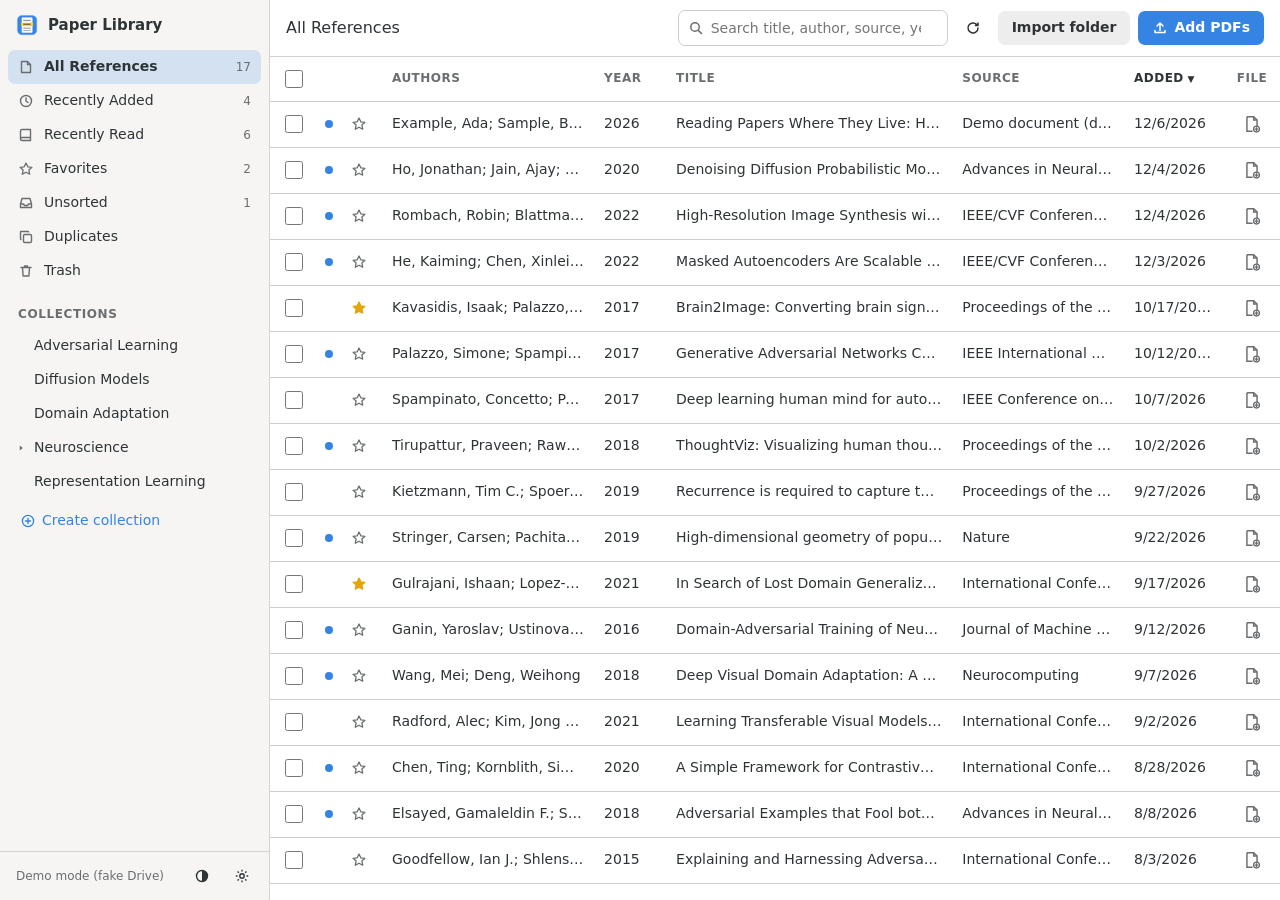
==== library.html @ f300426f "Drive PDF Highlighter v1.2.0" ====
<!doctype html>
<html lang="en">
<head>
  <meta charset="utf-8">
  <meta name="viewport" content="width=device-width, initial-scale=1">
  <title>Paper Library</title>
  <link rel="icon" href="icons/icon32.png">
  <link rel="stylesheet" href="viewer.css">
  <link rel="stylesheet" href="library.css">
  <script src="js/theme.js"></script>
  <script type="module" src="library.js"></script>
</head>
<body class="library">
  <svg width="0" height="0" style="position:absolute" aria-hidden="true">
    <symbol id="i-sun" viewBox="0 0 16 16"><circle cx="8" cy="8" r="3" fill="none" stroke="currentColor" stroke-width="1.4"/><path stroke="currentColor" stroke-width="1.4" stroke-linecap="round" d="M8 1.5v1.6M8 12.9v1.6M1.5 8h1.6M12.9 8h1.6M3.4 3.4l1.1 1.1M11.5 11.5l1.1 1.1M3.4 12.6l1.1-1.1M11.5 4.5l1.1-1.1"/></symbol>
    <symbol id="i-moon" viewBox="0 0 16 16"><path fill="none" stroke="currentColor" stroke-width="1.4" stroke-linejoin="round" d="M13.2 9.6A5.5 5.5 0 0 1 6.4 2.8a5.5 5.5 0 1 0 6.8 6.8z"/></symbol>
    <symbol id="i-auto" viewBox="0 0 16 16"><circle cx="8" cy="8" r="5.5" fill="none" stroke="currentColor" stroke-width="1.4"/><path fill="currentColor" d="M8 2.5a5.5 5.5 0 0 1 0 11z"/></symbol>
    <symbol id="i-all" viewBox="0 0 16 16"><path fill="none" stroke="currentColor" stroke-width="1.4" stroke-linejoin="round" d="M3.5 2.5h6l3 3v8h-9z"/><path fill="none" stroke="currentColor" stroke-width="1.4" d="M9.5 2.5v3h3"/></symbol>
    <symbol id="i-clock" viewBox="0 0 16 16"><circle cx="8" cy="8" r="5.5" fill="none" stroke="currentColor" stroke-width="1.4"/><path fill="none" stroke="currentColor" stroke-width="1.4" stroke-linecap="round" d="M8 5v3.2l2 1.3"/></symbol>
    <symbol id="i-book" viewBox="0 0 16 16"><path fill="none" stroke="currentColor" stroke-width="1.4" stroke-linejoin="round" d="M4 2.5h8.5v11H4A1.5 1.5 0 0 1 2.5 12V4A1.5 1.5 0 0 1 4 2.5zM2.5 12A1.5 1.5 0 0 1 4 10.5h8.5"/></symbol>
    <symbol id="i-star" viewBox="0 0 16 16"><path fill="none" stroke="currentColor" stroke-width="1.3" stroke-linejoin="round" d="m8 2 1.8 3.8 4.1.5-3 2.8.8 4.1L8 11.2 4.3 13.2l.8-4.1-3-2.8 4.1-.5z"/></symbol>
    <symbol id="i-star-fill" viewBox="0 0 16 16"><path fill="currentColor" stroke="currentColor" stroke-width="1.3" stroke-linejoin="round" d="m8 2 1.8 3.8 4.1.5-3 2.8.8 4.1L8 11.2 4.3 13.2l.8-4.1-3-2.8 4.1-.5z"/></symbol>
    <symbol id="i-inbox" viewBox="0 0 16 16"><path fill="none" stroke="currentColor" stroke-width="1.4" stroke-linejoin="round" d="M2.5 9 4 3.5h8L13.5 9v3.5h-11zM2.5 9h3l1 1.5h3l1-1.5h3"/></symbol>
    <symbol id="i-dup" viewBox="0 0 16 16"><rect x="5.5" y="5.5" width="8" height="8" rx="1.2" fill="none" stroke="currentColor" stroke-width="1.4"/><path fill="none" stroke="currentColor" stroke-width="1.4" d="M10.5 3.5V3a.5.5 0 0 0-.5-.5H3a.5.5 0 0 0-.5.5v7a.5.5 0 0 0 .5.5h.5"/></symbol>
    <symbol id="i-trash" viewBox="0 0 16 16"><path fill="none" stroke="currentColor" stroke-width="1.4" stroke-linecap="round" stroke-linejoin="round" d="M3 4.5h10M6.5 4.5V3h3v1.5M4.5 4.5l.6 8.5h5.8l.6-8.5"/></symbol>
    <symbol id="i-folder" viewBox="0 0 16 16"><path fill="none" stroke="currentColor" stroke-width="1.4" stroke-linejoin="round" d="M2.5 4a1 1 0 0 1 1-1h3l1.5 1.5h4.5a1 1 0 0 1 1 1V12a1 1 0 0 1-1 1h-9a1 1 0 0 1-1-1z"/></symbol>
    <symbol id="i-tri" viewBox="0 0 16 16"><path fill="currentColor" d="m6 4 5 4-5 4z"/></symbol>
    <symbol id="i-plus" viewBox="0 0 16 16"><path stroke="currentColor" stroke-width="1.6" stroke-linecap="round" d="M3.5 8h9M8 3.5v9"/></symbol>
    <symbol id="i-plus-circle" viewBox="0 0 16 16"><circle cx="8" cy="8" r="5.6" fill="none" stroke="currentColor" stroke-width="1.3"/><path stroke="currentColor" stroke-width="1.4" stroke-linecap="round" d="M5.5 8h5M8 5.5v5"/></symbol>
    <symbol id="i-search" viewBox="0 0 16 16"><circle cx="7" cy="7" r="4.25" fill="none" stroke="currentColor" stroke-width="1.5"/><path stroke="currentColor" stroke-width="1.6" stroke-linecap="round" d="m10.2 10.2 3.3 3.3"/></symbol>
    <symbol id="i-upload" viewBox="0 0 16 16"><path fill="none" stroke="currentColor" stroke-width="1.5" stroke-linecap="round" stroke-linejoin="round" d="M8 10.5V3M5 6l3-3 3 3M3 10.5v2h10v-2"/></symbol>
    <symbol id="i-refresh" viewBox="0 0 16 16"><path fill="none" stroke="currentColor" stroke-width="1.5" stroke-linecap="round" stroke-linejoin="round" d="M13 8a5 5 0 1 1-1.5-3.6M13 3v2.5h-2.5"/></symbol>
    <symbol id="i-gear" viewBox="0 0 16 16"><circle cx="8" cy="8" r="2.2" fill="none" stroke="currentColor" stroke-width="1.4"/><path fill="none" stroke="currentColor" stroke-width="1.4" stroke-linejoin="round" d="M8 1.8v1.7M8 12.5v1.7M1.8 8h1.7M12.5 8h1.7M3.6 3.6l1.2 1.2M11.2 11.2l1.2 1.2M3.6 12.4l1.2-1.2M11.2 4.8l1.2-1.2"/></symbol>
    <symbol id="i-pdf" viewBox="0 0 16 16"><path fill="none" stroke="currentColor" stroke-width="1.3" stroke-linejoin="round" d="M3.5 1.5h6l3 3v6"/><path fill="none" stroke="currentColor" stroke-width="1.3" d="M9.5 1.5v3h3M3.5 1.5v13h5"/><circle cx="12" cy="12.5" r="2.6" fill="none" stroke="currentColor" stroke-width="1.2"/><path stroke="currentColor" stroke-width="1.2" stroke-linecap="round" d="M12 11.3v2.4M10.8 12.5h2.4"/></symbol>
    <symbol id="i-more" viewBox="0 0 16 16"><circle cx="3.5" cy="8" r="1.2" fill="currentColor"/><circle cx="8" cy="8" r="1.2" fill="currentColor"/><circle cx="12.5" cy="8" r="1.2" fill="currentColor"/></symbol>
    <symbol id="i-close" viewBox="0 0 16 16"><path stroke="currentColor" stroke-width="1.6" stroke-linecap="round" d="m4 4 8 8M12 4l-8 8"/></symbol>
    <symbol id="i-check" viewBox="0 0 16 16"><path fill="none" stroke="currentColor" stroke-width="1.8" stroke-linecap="round" stroke-linejoin="round" d="m3 8.5 3.2 3L13 4.5"/></symbol>
  </svg>

  <!-- ===================== Library ===================== -->
  <div id="lib" hidden>
    <aside id="libSide">
      <div class="side-brand">
        <img src="icons/icon32.png" alt="" width="22" height="22">
        <span>Paper Library</span>
      </div>
      <nav class="side-scroll">
        <ul class="nav-list" id="navList">
          <li data-view="all"><svg><use href="#i-all"/></svg>All References<span class="n"></span></li>
          <li data-view="added"><svg><use href="#i-clock"/></svg>Recently Added<span class="n"></span></li>
          <li data-view="read"><svg><use href="#i-book"/></svg>Recently Read<span class="n"></span></li>
          <li data-view="favorites"><svg><use href="#i-star"/></svg>Favorites<span class="n"></span></li>
          <li data-view="unsorted"><svg><use href="#i-inbox"/></svg>Unsorted<span class="n"></span></li>
          <li data-view="duplicates"><svg><use href="#i-dup"/></svg>Duplicates<span class="n"></span></li>
          <li data-view="trash"><svg><use href="#i-trash"/></svg>Trash<span class="n"></span></li>
        </ul>
        <div class="side-heading" title="Drop a collection here to move it to the top level">COLLECTIONS</div>
        <ul class="tree" id="tree"></ul>
        <button id="newCollection" class="link-btn"><svg><use href="#i-plus-circle"/></svg>Create collection</button>
      </nav>
      <div class="side-foot">
        <span id="userEmail" class="muted"></span>
        <button id="btnTheme" class="tb-btn" title="Theme"><svg><use href="#i-auto"/></svg></button>
        <button id="btnSettings" class="tb-btn" title="Settings"><svg><use href="#i-gear"/></svg></button>
      </div>
    </aside>

    <main id="libMain">
      <header class="lib-head">
        <div id="crumbs" class="crumbs"></div>
        <div class="lib-search">
          <svg><use href="#i-search"/></svg>
          <input id="search" type="search" placeholder="Search title, author, source, year…" autocomplete="off">
        </div>
        <button id="btnRefresh" class="tb-btn" title="Reload from Drive"><svg><use href="#i-refresh"/></svg></button>
        <button id="btnImportFolder" class="btn" title="Upload a whole folder from your computer; its subfolders become collections">Import folder</button>
        <button id="btnAdd" class="btn primary"><svg><use href="#i-upload"/></svg>Add PDFs</button>
        <input id="fileInput" type="file" accept="application/pdf,.pdf" multiple hidden>
        <input id="folderInput" type="file" webkitdirectory multiple hidden>
      </header>

      <div id="bulkBar" class="bulk-bar" hidden>
        <span id="bulkCount"></span>
        <button class="btn" data-bulk="move">Move to…</button>
        <button class="btn" data-bulk="add">Also add to…</button>
        <button class="btn" data-bulk="remove">Remove from collection</button>
        <button class="btn" data-bulk="lookup">Look up details</button>
        <button class="btn" data-bulk="trash">Move to Trash</button>
        <button class="btn" data-bulk="restore">Restore</button>
        <span class="grow"></span>
        <button class="tb-btn" data-bulk="clear" title="Clear selection"><svg><use href="#i-close"/></svg></button>
      </div>

      <div id="tableWrap">
        <table id="paperTable">
          <thead>
            <tr>
              <th class="c-check"><input type="checkbox" id="checkAll" aria-label="Select all"></th>
              <th class="c-dot"></th>
              <th class="c-star"></th>
              <th class="c-authors sortable" data-sort="authors">Authors</th>
              <th class="c-year sortable" data-sort="year">Year</th>
              <th class="c-title sortable" data-sort="title">Title</th>
              <th class="c-source sortable" data-sort="source">Source</th>
              <th class="c-added sortable" data-sort="added">Added</th>
              <th class="c-file">File</th>
            </tr>
          </thead>
          <tbody id="rows"></tbody>
        </table>
        <div id="emptyState" class="empty" hidden></div>
      </div>

      <div id="dropOverlay" class="drop-overlay" hidden><div>Drop PDFs or folders to upload into <b id="dropTarget"></b></div></div>
    </main>

    <aside id="details" hidden>
      <div class="det-head">
        <span>Details</span>
        <button id="detClose" class="tb-btn" title="Close"><svg><use href="#i-close"/></svg></button>
      </div>
      <div class="det-body">
        <label>Title<textarea id="dTitle" rows="3"></textarea></label>
        <label>Authors <span class="hint">one per line, “Last, First”</span><textarea id="dAuthors" rows="4"></textarea></label>
        <div class="det-row">
          <label>Year<input id="dYear" type="text" inputmode="numeric"></label>
          <label class="grow">Source<input id="dSource" type="text"></label>
        </div>
        <label>DOI<input id="dDoi" type="text"></label>
        <label>arXiv ID<input id="dArxiv" type="text"></label>
        <div class="det-actions">
          <button id="dSave" class="btn primary">Save details</button>
          <button id="dLookup" class="btn">Look up online</button>
        </div>
        <div id="dStatus" class="muted small"></div>
        <hr>
        <div class="det-file">
          <div class="small muted">File</div>
          <div id="dFile" class="fname"></div>
          <div id="dColls" class="chips"></div>
          <div class="det-actions">
            <button id="dOpen" class="btn primary">Open &amp; highlight</button>
            <button id="dDrive" class="btn">Show in Drive</button>
          </div>
        </div>
      </div>
    </aside>
  </div>

  <div id="tasks" class="tasks" hidden>
    <div class="tasks-head"><span id="tasksTitle"></span><button id="tasksToggle" class="link-btn">Details</button></div>
    <div class="progress"><div id="tasksBar"></div></div>
    <ul id="tasksList" hidden></ul>
  </div>

  <div id="collMenu" class="popover menu" hidden>
    <button data-cmd="new">New sub-collection</button>
    <button data-cmd="rename">Rename</button>
    <button data-cmd="move">Move to…</button>
    <button data-cmd="upload">Add PDFs here</button>
    <hr>
    <button data-cmd="delete" class="danger-text">Delete collection</button>
  </div>

  <div id="toast" class="toast" hidden></div>

  <dialog id="dialog">
    <form method="dialog">
      <h3 data-role="title"></h3>
      <div data-role="body"></div>
      <div class="dlg-actions" data-role="actions"></div>
    </form>
  </dialog>

  <!-- ===================== Loading / setup ===================== -->
  <div id="loading" class="center-screen">
    <div class="spinner"></div>
    <div id="loadingText">Loading your library…</div>
  </div>

  <div id="home" class="page-screen" hidden>
    <header class="home-head">
      <img src="icons/icon48.png" alt="" width="32" height="32">
      <h1>Paper Library</h1>
    </header>
    <section id="setupCard" class="card" hidden>
      <h2>One-time setup: connect to Google Drive</h2>
      <p>The extension needs its own Google “OAuth client” so it may read and update your Drive PDFs.
         Full step-by-step guide with troubleshooting: <a href="https://github.com/prajwalsingh/paper-library/blob/main/docs/SETUP.md" target="_blank">docs/SETUP.md</a>.</p>
      <ol>
        <li>In <a href="https://console.cloud.google.com/" target="_blank">Google Cloud Console</a>, create a project and enable the <b>Google Drive API</b>.</li>
        <li>Configure the OAuth consent screen and add yourself as a test user (or choose “Internal” for a Workspace account).</li>
        <li>Create credentials → OAuth client ID → <b>Web application</b>, and add this <b>Authorized redirect URI</b>:
          <div class="copy-row"><code id="redirectUri"></code><button class="btn" data-copy="redirectUri">Copy</button></div>
        </li>
        <li>Paste the client ID here:</li>
      </ol>
      <div class="input-row">
        <input id="clientIdInput" type="text" placeholder="1234567890-abc….apps.googleusercontent.com">
        <button id="saveClientId" class="btn primary">Save</button>
      </div>
    </section>
    <section id="signinCard" class="card" hidden>
      <h2>Sign in</h2>
      <p>Sign in with the Google account whose Drive should hold your library. A folder called
         <b>Paper Library</b> is created there on first use.</p>
      <button id="signinBtn" class="btn primary">Sign in with Google</button>
      <p id="signinError" class="error"></p>
    </section>
  </div>
</body>
</html>
---- viewer.css ----
/* Look & feel modelled on GNOME Document Viewer (Evince / Papers): a flat
   header bar with rounded "linked" buttons, a grey canvas, and white pages
   with soft shadows. Follows the system light/dark preference. */

:root {
  --bg: #f6f5f4;
  --bg-elev: #ffffff;
  --header: #ebebeb;
  --header-border: #d6d1cd;
  --canvas: #deddda;
  --fg: #2e3436;
  --muted: #6b6e70;
  --btn-hover: rgba(0, 0, 0, 0.07);
  --btn-active: rgba(0, 0, 0, 0.14);
  --accent: #3584e4;
  --accent-fg: #ffffff;
  --danger: #c01c28;
  --ok: #26a269;
  --border: #d0cdc9;
  --shadow: 0 2px 6px rgba(0, 0, 0, 0.18), 0 0 0 1px rgba(0, 0, 0, 0.06);
  --pop-shadow: 0 6px 24px rgba(0, 0, 0, 0.22), 0 0 0 1px rgba(0, 0, 0, 0.08);
  --sidebar-w: 230px;
  --radius: 7px;
  color-scheme: light;
}
/* Dark colours: used when the system is dark (unless Light was chosen in the app)
   or when Dark was chosen. The theme choice is set by js/theme.js. */
@media (prefers-color-scheme: dark) {
  :root:not([data-theme='light']) {
    --bg: #242424;
    --bg-elev: #303030;
    --header: #2e2e2e;
    --header-border: #1b1b1b;
    --canvas: #1c1c1c;
    --fg: #f0f0f0;
    --muted: #a8a8a8;
    --btn-hover: rgba(255, 255, 255, 0.08);
    --btn-active: rgba(255, 255, 255, 0.16);
    --accent: #78aeed;
    --accent-fg: #11223a;
    --danger: #ff7b85;
    --ok: #57e389;
    --border: #3d3d3d;
    --shadow: 0 2px 8px rgba(0, 0, 0, 0.6);
    --pop-shadow: 0 6px 24px rgba(0, 0, 0, 0.6), 0 0 0 1px rgba(255, 255, 255, 0.08);
    color-scheme: dark;
  }
}
:root[data-theme='dark'] {
  --bg: #242424;
  --bg-elev: #303030;
  --header: #2e2e2e;
  --header-border: #1b1b1b;
  --canvas: #1c1c1c;
  --fg: #f0f0f0;
  --muted: #a8a8a8;
  --btn-hover: rgba(255, 255, 255, 0.08);
  --btn-active: rgba(255, 255, 255, 0.16);
  --accent: #78aeed;
  --accent-fg: #11223a;
  --danger: #ff7b85;
  --ok: #57e389;
  --border: #3d3d3d;
  --shadow: 0 2px 8px rgba(0, 0, 0, 0.6);
  --pop-shadow: 0 6px 24px rgba(0, 0, 0, 0.6), 0 0 0 1px rgba(255, 255, 255, 0.08);
  color-scheme: dark;
}

* { box-sizing: border-box; }
html, body { margin: 0; height: 100%; }
body {
  background: var(--bg);
  color: var(--fg);
  font: 14px/1.4 Cantarell, 'Inter', 'Segoe UI', system-ui, -apple-system, sans-serif;
  overflow: hidden;
}
[hidden] { display: none !important; }
button, input, select, textarea { font: inherit; color: inherit; }
svg { width: 16px; height: 16px; flex: none; }
a { color: var(--accent); }
code { font-family: ui-monospace, 'DejaVu Sans Mono', monospace; font-size: 12.5px; }

/* ---------- Header bar ---------- */
#app { position: absolute; inset: 0; display: flex; flex-direction: column; }
.toolbar {
  flex: none;
  display: flex;
  align-items: center;
  gap: 8px;
  height: 46px;
  padding: 0 8px;
  background: var(--header);
  border-bottom: 1px solid var(--header-border);
  user-select: none;
}
.tb-group { display: flex; align-items: center; gap: 4px; min-width: 0; }
.tb-center { flex: none; }
.tb-group:first-child { flex: 1 1 0; }
.tb-right { flex: 1 1 0; justify-content: flex-end; }
.tb-sep { width: 1px; height: 20px; background: var(--header-border); margin: 0 4px; }
.tb-btn {
  display: inline-flex; align-items: center; justify-content: center; gap: 4px;
  height: 32px; min-width: 34px; padding: 0 8px;
  border: none; border-radius: var(--radius); background: transparent; cursor: pointer;
}
.tb-btn.narrow { min-width: 22px; padding: 0 3px; }
.tb-btn.narrow svg { width: 12px; height: 12px; }
.tb-btn:hover { background: var(--btn-hover); }
.tb-btn:active, .tb-btn.active { background: var(--btn-active); }
.tb-btn:disabled { opacity: 0.4; cursor: default; background: transparent; }
.linked { display: flex; align-items: center; border-radius: var(--radius); }
.linked > * { border-radius: 0; }
.linked > :first-child { border-radius: var(--radius) 0 0 var(--radius); }
.linked > :last-child { border-radius: 0 var(--radius) var(--radius) 0; }
.hl-mode.active { background: var(--accent); color: var(--accent-fg); }
.color-dot { width: 12px; height: 12px; border-radius: 50%; box-shadow: inset 0 0 0 1px rgba(0,0,0,.25); }

.page-nav { display: flex; align-items: center; gap: 6px; margin-left: 4px; color: var(--muted); white-space: nowrap; }
.page-nav input {
  width: 46px; height: 30px; text-align: center; border-radius: var(--radius);
  border: 1px solid var(--border); background: var(--bg-elev);
}
#zoomSelect {
  height: 32px; padding: 0 6px; border: none; background: transparent; cursor: pointer; text-align: center;
}
#zoomSelect:hover { background: var(--btn-hover); }
#zoomSelect option { background: var(--bg-elev); }
.doc-title {
  min-width: 0; overflow: hidden; text-overflow: ellipsis; white-space: nowrap;
  font-weight: 600; margin-right: 6px; flex: 0 1 auto;
}
.save-status {
  display: inline-flex; align-items: center; gap: 6px; flex: none;
  height: 28px; padding: 0 10px; border-radius: 999px; border: none; cursor: pointer;
  background: var(--btn-hover); color: var(--muted); font-size: 12.5px; white-space: nowrap;
}
.save-status:hover { background: var(--btn-active); }
.save-status.saved { color: var(--ok); }
.save-status.saving svg { animation: pulse 1s ease-in-out infinite; }
.save-status.dirty { color: var(--fg); }
.save-status.error { color: var(--danger); background: color-mix(in srgb, var(--danger) 14%, transparent); }
@keyframes pulse { 50% { opacity: 0.3; } }

.banner {
  flex: none; padding: 8px 14px; font-size: 13px;
  background: color-mix(in srgb, #f6d32d 30%, var(--bg)); border-bottom: 1px solid var(--header-border);
}

/* ---------- Main area ---------- */
#main { position: relative; flex: 1; min-height: 0; }
#sidebar {
  position: absolute; top: 0; bottom: 0; left: 0; width: var(--sidebar-w);
  display: flex; flex-direction: column;
  background: var(--bg); border-right: 1px solid var(--header-border);
}
body.sidebar-closed #sidebar { display: none; }
#viewerContainer {
  position: absolute; inset: 0 0 0 var(--sidebar-w);
  overflow: auto; background: var(--canvas); outline: none;
}
body.sidebar-closed #viewerContainer { left: 0; }

/* PDF.js page chrome: replace its border-image with a soft shadow. */
.pdfViewer { --page-margin: 12px auto; --page-border: none; padding: 6px 0 24px; }
.pdfViewer .page { box-shadow: var(--shadow); border: none; }
.pdfViewer.removePageBorders .page { margin: 12px auto; }

/* Our highlight overlay sits between the page image and the text layer. */
.hlLayer { position: absolute; inset: 0; pointer-events: none; }
.hlLayer .hl { position: absolute; mix-blend-mode: multiply; border-radius: 1px; }
.hlLayer .hl.selected { outline: 2px solid var(--accent); outline-offset: 1px; }
.hlLayer .hl.flash { animation: flash 1.2s ease-out 1; }
@keyframes flash { 0%, 40% { outline: 3px solid var(--accent); outline-offset: 3px; } 100% { outline: 0 solid transparent; } }
body.hl-mode-on .textLayer { cursor: text; }
body.hl-mode-on .textLayer ::selection { background: color-mix(in srgb, var(--hl-color) 60%, transparent); }

/* Night mode: invert page images only (highlights keep their colors). */
body.night .pdfViewer .page { background: #111; }
body.night .canvasWrapper canvas { filter: invert(0.9) hue-rotate(180deg); }
body.night .hlLayer .hl { mix-blend-mode: normal; opacity: 0.45 !important; }
body.night .thumb canvas { filter: invert(0.9) hue-rotate(180deg); }
body.over-hl .textLayer, body.over-hl .textLayer span { cursor: pointer !important; }

/* ---------- Sidebar ---------- */
.side-tabs { display: flex; gap: 2px; padding: 6px; border-bottom: 1px solid var(--header-border); }
.side-tabs button {
  flex: 1; height: 28px; border: none; border-radius: var(--radius); background: transparent;
  cursor: pointer; font-size: 12.5px; color: var(--muted); white-space: nowrap;
}
.side-tabs button:hover { background: var(--btn-hover); }
.side-tabs button.active { background: var(--btn-active); color: var(--fg); font-weight: 600; }
.count { font-weight: 400; opacity: 0.8; }
.side-panel { flex: 1; overflow: auto; padding: 8px; }
.side-empty { color: var(--muted); padding: 16px 8px; text-align: center; font-size: 13px; }

.thumb { display: flex; flex-direction: column; align-items: center; gap: 4px; padding: 8px 0; cursor: pointer; border-radius: var(--radius); position: relative; }
.thumb:hover { background: var(--btn-hover); }
.thumb.current { background: color-mix(in srgb, var(--accent) 20%, transparent); }
.thumb .tcanvas { background: #fff; box-shadow: var(--shadow); width: 120px; }
.thumb canvas { display: block; width: 100%; height: 100%; }
.thumb .tnum { font-size: 12px; color: var(--muted); }
.thumb .tmark { position: absolute; top: 10px; right: 42px; width: 10px; height: 10px; border-radius: 50%; box-shadow: 0 0 0 2px var(--bg); }

.outline, .outline ul { list-style: none; margin: 0; padding: 0; }
.outline ul { padding-left: 14px; }
.outline .oi { display: flex; align-items: flex-start; gap: 2px; }
.outline .otoggle { width: 18px; height: 22px; border: none; background: none; cursor: pointer; color: var(--muted); padding: 0; flex: none; }
.outline .otoggle svg { width: 11px; height: 11px; }
.outline .ospacer { width: 18px; flex: none; }
.outline a {
  flex: 1; display: block; padding: 3px 6px; border-radius: 5px; color: var(--fg); text-decoration: none; font-size: 13px;
}
.outline a:hover { background: var(--btn-hover); }
.outline li.collapsed > ul { display: none; }
.outline li.collapsed > .oi .otoggle svg { transform: rotate(-90deg); }

.hl-group { font-size: 11.5px; font-weight: 600; color: var(--muted); margin: 10px 4px 4px; text-transform: uppercase; letter-spacing: .03em; }
.hl-item {
  position: relative; display: block; width: 100%; text-align: left;
  padding: 7px 28px 7px 12px; margin-bottom: 4px; border: none; border-radius: var(--radius);
  background: var(--bg-elev); box-shadow: 0 0 0 1px var(--border); cursor: pointer;
}
.hl-item:hover { box-shadow: 0 0 0 1px var(--accent); }
.hl-item.selected { box-shadow: 0 0 0 2px var(--accent); }
.hl-item::before { content: ''; position: absolute; left: 0; top: 0; bottom: 0; width: 5px; border-radius: var(--radius) 0 0 var(--radius); background: var(--c); }
.hl-item .htext { font-size: 12.5px; display: -webkit-box; -webkit-line-clamp: 3; -webkit-box-orient: vertical; overflow: hidden; }
.hl-item .hnote { font-size: 12px; color: var(--muted); margin-top: 4px; display: flex; gap: 4px; }
.hl-item .hnote svg { width: 13px; height: 13px; margin-top: 2px; }
.hl-item .hdel { position: absolute; top: 4px; right: 3px; opacity: 0; }
.hl-item:hover .hdel { opacity: 1; }

/* ---------- Find bar ---------- */
.findbar {
  position: absolute; top: 10px; right: 18px; z-index: 20;
  display: flex; align-items: center; gap: 2px; padding: 4px 4px 4px 10px;
  background: var(--bg-elev); border-radius: 10px; box-shadow: var(--pop-shadow);
}
.findbar .find-icon { color: var(--muted); }
.findbar input { width: 220px; height: 30px; border: none; background: transparent; outline: none; padding: 0 6px; }
.find-count { font-size: 12px; color: var(--muted); min-width: 64px; text-align: right; padding-right: 4px; white-space: nowrap; }
.find-count.notfound { color: var(--danger); }

/* ---------- Popovers & menus ---------- */
.popover {
  position: fixed; z-index: 50; background: var(--bg-elev); border-radius: 10px; box-shadow: var(--pop-shadow);
  padding: 5px; display: flex; align-items: center; gap: 4px;
}
.pop-sep { width: 1px; align-self: stretch; background: var(--border); margin: 2px 2px; }
.swatches { display: flex; gap: 4px; }
.swatch {
  width: 24px; height: 24px; border-radius: 50%; border: none; cursor: pointer; background: var(--c);
  box-shadow: inset 0 0 0 1px rgba(0, 0, 0, 0.2);
}
.swatch:hover { transform: scale(1.12); }
.swatch.current { box-shadow: inset 0 0 0 1px rgba(0,0,0,.25), 0 0 0 2px var(--bg-elev), 0 0 0 4px var(--accent); }
.icon-btn { display: inline-flex; align-items: center; justify-content: center; width: 30px; height: 30px; border: none; border-radius: 6px; background: transparent; cursor: pointer; }
.icon-btn:hover { background: var(--btn-hover); }
.icon-btn.danger:hover { color: var(--danger); }
.hl-popover { flex-direction: column; align-items: stretch; width: 290px; padding: 8px; gap: 8px; }
.hl-popover .row { display: flex; align-items: center; gap: 4px; }
.hl-popover textarea {
  resize: vertical; min-height: 54px; padding: 6px 8px; border-radius: 6px;
  border: 1px solid var(--border); background: var(--bg); outline: none;
}
.hl-popover textarea:focus { border-color: var(--accent); }
.hl-popover .meta { font-size: 11.5px; color: var(--muted); }
.menu { flex-direction: column; align-items: stretch; padding: 6px; min-width: 240px; gap: 0; }
.menu button, .menu .menu-check {
  display: flex; align-items: center; gap: 10px; padding: 7px 10px; border: none; background: none;
  border-radius: 6px; cursor: pointer; text-align: left; font-size: 13.5px;
}
.menu button:hover, .menu .menu-check:hover { background: var(--btn-hover); }
.menu kbd { margin-left: auto; font: 12px inherit; color: var(--muted); }
.menu hr { border: none; border-top: 1px solid var(--border); margin: 5px 4px; }
.menu-check input { margin: 0; accent-color: var(--accent); }
.menu-row { display: flex; align-items: center; justify-content: space-between; gap: 10px; padding: 5px 10px; font-size: 13.5px; }
.seg { display: inline-flex; padding: 2px; border-radius: 8px; background: var(--btn-hover); }
.seg button { border: none; background: none; padding: 4px 9px; border-radius: 6px; cursor: pointer; font-size: 12.5px; color: var(--muted); }
.seg button:hover { color: var(--fg); }
.seg button.on { background: var(--bg-elev); color: var(--fg); font-weight: 600; box-shadow: 0 1px 2px rgba(0, 0, 0, 0.2); }
#colorMenu { padding: 8px; }

.toast {
  position: fixed; left: 50%; bottom: 26px; transform: translateX(-50%); z-index: 60;
  padding: 9px 16px; border-radius: 999px; background: #323232; color: #fff; font-size: 13px;
  box-shadow: var(--pop-shadow); max-width: 80vw;
}

dialog {
  border: none; border-radius: 12px; padding: 22px; max-width: 480px;
  background: var(--bg-elev); color: var(--fg); box-shadow: var(--pop-shadow);
}
dialog::backdrop { background: rgba(0, 0, 0, 0.35); }
dialog h3 { margin: 0 0 10px; }
dialog table { border-collapse: collapse; width: 100%; font-size: 13px; }
dialog td { padding: 4px 6px; }
dialog td:first-child { color: var(--muted); white-space: nowrap; }
.dlg-actions { display: flex; justify-content: flex-end; gap: 8px; margin-top: 18px; flex-wrap: wrap; }

/* ---------- Buttons / inputs (home) ---------- */
.btn {
  height: 34px; padding: 0 14px; border-radius: var(--radius); border: none; cursor: pointer;
  background: var(--btn-hover); font-weight: 600;
}
.btn:hover { background: var(--btn-active); }
.btn.primary { background: var(--accent); color: var(--accent-fg); }
.btn.primary:hover { filter: brightness(1.08); }
.btn.danger { background: var(--danger); color: #fff; }
input[type='text'], input[type='search'] {
  height: 36px; padding: 0 12px; border-radius: var(--radius); border: 1px solid var(--border);
  background: var(--bg-elev); outline: none;
}
input[type='text']:focus, input[type='search']:focus { border-color: var(--accent); box-shadow: 0 0 0 2px color-mix(in srgb, var(--accent) 30%, transparent); }

/* ---------- Loading / error ---------- */
.center-screen {
  position: absolute; inset: 0; display: flex; flex-direction: column; align-items: center; justify-content: center;
  gap: 14px; text-align: center; padding: 24px; background: var(--bg);
}
.center-screen .muted { max-width: 560px; }
.spinner { width: 34px; height: 34px; border-radius: 50%; border: 3px solid var(--btn-active); border-top-color: var(--accent); animation: spin 0.8s linear infinite; }
@keyframes spin { to { transform: rotate(360deg); } }
.progress { width: 220px; height: 4px; border-radius: 2px; background: var(--btn-active); overflow: hidden; }
.progress > div { height: 100%; width: 0; background: var(--accent); transition: width 0.15s; }
.muted { color: var(--muted); }
.error { color: var(--danger); }

/* ---------- Home ---------- */
.page-screen { position: absolute; inset: 0; overflow: auto; padding: 0 16px 40px; }
.home-head { max-width: 820px; margin: 0 auto; display: flex; align-items: center; gap: 12px; padding: 22px 0 10px; }
.home-head h1 { font-size: 20px; margin: 0; }
.grow { flex: 1; }
.card {
  max-width: 820px; margin: 12px auto; padding: 18px 20px; border-radius: 12px;
  background: var(--bg-elev); box-shadow: 0 0 0 1px var(--border);
}
.card.subtle { background: transparent; }
.card h2 { font-size: 16px; margin: 0 0 8px; }
.card ol { padding-left: 20px; }
.card li { margin: 6px 0; }
.input-row { display: flex; gap: 8px; margin: 8px 0; }
.input-row input { flex: 1; min-width: 0; }
.copy-row { display: flex; gap: 8px; align-items: center; margin-top: 6px; flex-wrap: wrap; }
.copy-row code { padding: 6px 10px; background: var(--bg); border-radius: 6px; word-break: break-all; }
.settings-actions { display: flex; gap: 8px; margin-top: 10px; flex-wrap: wrap; }
.file-list { list-style: none; margin: 8px 0 0; padding: 0; }
.file-list li a {
  display: flex; align-items: center; gap: 12px; padding: 9px 10px; border-radius: var(--radius);
  color: var(--fg); text-decoration: none;
}
.file-list li a:hover { background: var(--btn-hover); }
.file-list .fname { flex: 1; min-width: 0; overflow: hidden; text-overflow: ellipsis; white-space: nowrap; }
.file-list .fmeta { color: var(--muted); font-size: 12.5px; white-space: nowrap; }
.file-list .ficon { width: 26px; height: 32px; border-radius: 3px; background: #e01b24; color: #fff; font-size: 9px; font-weight: 700; display: grid; place-items: center; flex: none; }

@media (max-width: 900px) {
  .doc-title { display: none; }
  :root { --sidebar-w: 190px; }
}
@media (max-width: 680px) {
  body:not(.sidebar-closed) #viewerContainer { left: 0; }
  #sidebar { z-index: 10; box-shadow: var(--pop-shadow); }
  #btnBack, #btnUndo, #btnRedo, .page-nav span { display: none; }
}
---- library.css ----
/* Library page. Shares colour tokens, buttons, dialogs and the setup screen
   with viewer.css; this file adds the Mendeley-style three-pane layout. */

#lib { position: absolute; inset: 0; display: grid; grid-template-columns: 270px minmax(0, 1fr) auto; }

/* ---------- Left sidebar ---------- */
#libSide {
  display: flex; flex-direction: column; min-height: 0;
  background: var(--bg); border-right: 1px solid var(--header-border);
}
.side-brand { display: flex; align-items: center; gap: 10px; padding: 14px 16px 10px; font-weight: 700; font-size: 15px; }
.side-scroll { flex: 1; overflow: auto; padding: 4px 8px 16px; }
.nav-list, .tree, .tree ul { list-style: none; margin: 0; padding: 0; }
.nav-list li, .tree .node {
  display: flex; align-items: center; gap: 10px; height: 34px; padding: 0 10px;
  border-radius: var(--radius); cursor: pointer; user-select: none; white-space: nowrap;
}
.nav-list li:hover, .tree .node:hover { background: var(--btn-hover); }
.nav-list li.active, .tree .node.active { background: color-mix(in srgb, var(--accent) 18%, transparent); font-weight: 600; }
.nav-list svg { color: var(--muted); }
.nav-list .n { margin-left: auto; color: var(--muted); font-size: 12px; font-weight: 400; }
.side-heading.drop-hover { outline: 2px dashed var(--accent); outline-offset: 2px; border-radius: 6px; color: var(--accent); }
.side-heading { margin: 18px 10px 6px; font-size: 12px; font-weight: 700; letter-spacing: 0.05em; color: var(--muted); }
.tree ul { padding-left: 16px; }
.tree .node { gap: 4px; padding-left: 4px; }
.tree .twist { width: 18px; height: 18px; display: grid; place-items: center; color: var(--muted); flex: none; }
.tree .twist svg { width: 10px; height: 10px; transition: transform 0.12s; }
.tree li.open > .node .twist svg { transform: rotate(90deg); }
.tree li:not(.open) > ul { display: none; }
.tree .twist.leaf { visibility: hidden; }
.tree .label { flex: 1; min-width: 0; overflow: hidden; text-overflow: ellipsis; }
.tree .more { width: 24px; height: 24px; min-width: 0; padding: 0; opacity: 0; }
.tree .node:hover .more, .tree .node.active .more { opacity: 1; }
.tree .node.drop-hover, .nav-list li.drop-hover { outline: 2px dashed var(--accent); outline-offset: -2px; }
.link-btn {
  display: inline-flex; align-items: center; gap: 6px; margin: 8px 6px; padding: 4px 6px;
  border: none; background: none; color: var(--accent); cursor: pointer; border-radius: 6px;
}
.link-btn:hover { background: var(--btn-hover); }
.side-foot { display: flex; align-items: center; gap: 6px; padding: 8px 10px 8px 16px; border-top: 1px solid var(--header-border); font-size: 12px; }
.side-foot .muted { flex: 1; min-width: 0; overflow: hidden; text-overflow: ellipsis; white-space: nowrap; }

/* ---------- Main ---------- */
#libMain { position: relative; display: flex; flex-direction: column; min-width: 0; min-height: 0; background: var(--bg-elev); }
.lib-head {
  display: flex; align-items: center; gap: 8px; padding: 10px 16px;
  border-bottom: 1px solid var(--header-border); flex-wrap: wrap;
}
.lib-head .btn { display: inline-flex; align-items: center; gap: 6px; }
.crumbs { flex: 1; min-width: 160px; color: var(--muted); font-size: 16px; white-space: nowrap; overflow: hidden; text-overflow: ellipsis; }
.crumbs a { color: var(--muted); text-decoration: none; cursor: pointer; }
.crumbs a:hover { color: var(--fg); text-decoration: underline; }
.crumbs .sep { margin: 0 6px; opacity: 0.6; }
.crumbs .cur { color: var(--fg); }
.lib-search { position: relative; display: flex; align-items: center; }
.lib-search svg { position: absolute; left: 10px; color: var(--muted); pointer-events: none; }
.lib-search input { width: 270px; padding-left: 32px; }

.bulk-bar {
  display: flex; align-items: center; gap: 6px; padding: 6px 16px; flex-wrap: wrap;
  background: color-mix(in srgb, var(--accent) 12%, var(--bg-elev)); border-bottom: 1px solid var(--header-border);
}
.bulk-bar .btn { height: 30px; padding: 0 10px; font-weight: 500; }
#bulkCount { font-weight: 600; margin-right: 6px; }

#tableWrap { flex: 1; overflow: auto; }
#paperTable { width: 100%; border-collapse: collapse; table-layout: fixed; font-size: 14px; }
#paperTable thead th {
  position: sticky; top: 0; z-index: 2; background: var(--bg-elev);
  height: 44px; padding: 0 10px; text-align: left; font-size: 12px; font-weight: 700;
  letter-spacing: 0.04em; text-transform: uppercase; color: var(--muted);
  border-bottom: 1px solid var(--border); white-space: nowrap; user-select: none;
}
#paperTable th.sortable { cursor: pointer; }
#paperTable th.sortable:hover { color: var(--fg); }
#paperTable th.sorted { color: var(--fg); }
#paperTable th.sorted::after { content: ' ▲'; font-size: 9px; }
#paperTable th.sorted.desc::after { content: ' ▼'; }
#paperTable td {
  height: 46px; padding: 0 10px; border-bottom: 1px solid var(--border);
  white-space: nowrap; overflow: hidden; text-overflow: ellipsis;
}
#paperTable tbody tr { cursor: default; }
#paperTable tbody tr:hover { background: var(--btn-hover); }
#paperTable tbody tr.checked { background: color-mix(in srgb, var(--accent) 10%, transparent); }
#paperTable tbody tr.selected { background: color-mix(in srgb, var(--accent) 20%, transparent); }
#paperTable tbody tr.dup-first td { border-top: 2px solid var(--accent); }
.c-check { width: 48px; padding: 0 !important; text-align: center !important; }
.c-check, .c-dot, .c-star, .c-file { text-overflow: clip !important; }
.c-check input { width: 18px; height: 18px; margin: 0; accent-color: var(--accent); cursor: pointer; vertical-align: middle; }
.c-dot { width: 22px; padding: 0 !important; }
.c-star { width: 42px; padding: 0 4px !important; }
.c-authors { width: 21%; }
.c-year { width: 72px; }
.c-title { width: auto; }
.c-source { width: 17%; }
.c-added { width: 100px; }
.c-file { width: 56px; text-align: center !important; }
.dot { display: block; width: 8px; height: 8px; margin: 0 auto; border-radius: 50%; background: var(--accent); }
.star-btn, .file-btn {
  display: inline-grid; place-items: center; width: 30px; height: 30px; border: none; border-radius: 6px;
  background: none; color: var(--muted); cursor: pointer;
}
.star-btn:hover, .file-btn:hover { background: var(--btn-active); color: var(--fg); }
.star-btn.on { color: #e5a50a; }
.file-btn svg { width: 18px; height: 18px; }
td.c-title { font-weight: 500; }
td .pending { color: var(--muted); font-style: italic; font-weight: 400; }
td .working { color: var(--accent); font-style: italic; font-weight: 400; }
.empty { padding: 60px 20px; text-align: center; color: var(--muted); }
.empty b { color: var(--fg); }

.drop-overlay {
  position: absolute; inset: 8px; z-index: 30; display: grid; place-items: center; pointer-events: none;
  border: 3px dashed var(--accent); border-radius: 14px; background: color-mix(in srgb, var(--accent) 12%, transparent);
  font-size: 18px;
}

/* ---------- Details panel ---------- */
#details { width: 340px; display: flex; flex-direction: column; min-height: 0; border-left: 1px solid var(--header-border); background: var(--bg); }
.det-head { display: flex; align-items: center; justify-content: space-between; padding: 8px 8px 8px 16px; font-weight: 700; border-bottom: 1px solid var(--header-border); }
.det-body { flex: 1; overflow: auto; padding: 12px 16px 24px; display: flex; flex-direction: column; gap: 10px; }
.det-body label { display: flex; flex-direction: column; gap: 4px; font-size: 12px; font-weight: 600; color: var(--muted); }
.det-body .hint { font-weight: 400; }
.det-body textarea, .det-body input {
  font-size: 14px; color: var(--fg); padding: 6px 8px; border-radius: 6px; border: 1px solid var(--border);
  background: var(--bg-elev); outline: none; resize: vertical; height: auto;
}
.det-body textarea:focus, .det-body input:focus { border-color: var(--accent); }
.det-row { display: flex; gap: 8px; }
.det-row label:first-child { width: 80px; }
.det-actions { display: flex; gap: 8px; flex-wrap: wrap; }
.det-body hr { width: 100%; border: none; border-top: 1px solid var(--border); margin: 6px 0; }
.det-file .fname { word-break: break-all; margin: 2px 0 8px; }
.chips { display: flex; flex-wrap: wrap; gap: 6px; margin-bottom: 10px; }
.chip { display: inline-flex; align-items: center; gap: 4px; padding: 2px 10px; border-radius: 999px; background: var(--btn-active); font-size: 12px; }
.chip.shortcut { background: transparent; box-shadow: inset 0 0 0 1px var(--border); }
.small { font-size: 12px; }
.grow { flex: 1; }

/* ---------- Background tasks ---------- */
.tasks {
  position: fixed; right: 18px; bottom: 18px; z-index: 40; width: 360px; padding: 12px 14px;
  border-radius: 12px; background: var(--bg-elev); box-shadow: var(--pop-shadow); font-size: 13px;
}
.tasks-head { display: flex; align-items: center; gap: 8px; margin-bottom: 8px; }
.tasks-head span { flex: 1; font-weight: 600; }
.tasks .link-btn { margin: 0; }
.tasks .progress { width: 100%; }
#tasksList { list-style: none; margin: 10px 0 0; padding: 0; max-height: 220px; overflow: auto; }
#tasksList li { display: flex; gap: 8px; padding: 3px 0; }
#tasksList li .t-name { flex: 1; min-width: 0; overflow: hidden; text-overflow: ellipsis; white-space: nowrap; }
#tasksList li .t-state { color: var(--muted); white-space: nowrap; }
#tasksList li.err .t-state { color: var(--danger); }
#tasksList li.done .t-state { color: var(--ok); }

/* ---------- Pickers / menus ---------- */
.danger-text { color: var(--danger) !important; }
.picker { max-height: 50vh; overflow: auto; min-width: 320px; margin: 4px 0; padding: 4px; border: 1px solid var(--border); border-radius: 8px; }
.picker .node { cursor: pointer; }
.picker .node.chosen { background: var(--accent); color: var(--accent-fg); }
dialog input[type='text'] { width: 100%; }

body.library { overflow: hidden; }

@media (max-width: 1450px) {
  #lib.details-open .c-source, #lib.details-open .c-added { display: none; }
}
@media (max-width: 1150px) {
  #lib.details-open .c-authors { width: 28%; }
}
@media (max-width: 1100px) {
  .c-source { display: none; }
  #details { width: 300px; }
}
@media (max-width: 820px) {
  #lib { grid-template-columns: 210px minmax(0, 1fr); }
  #details { position: fixed; right: 0; top: 0; bottom: 0; z-index: 35; box-shadow: var(--pop-shadow); }
  .c-authors, .c-added { display: none; }
  .lib-search input { width: 180px; }
}
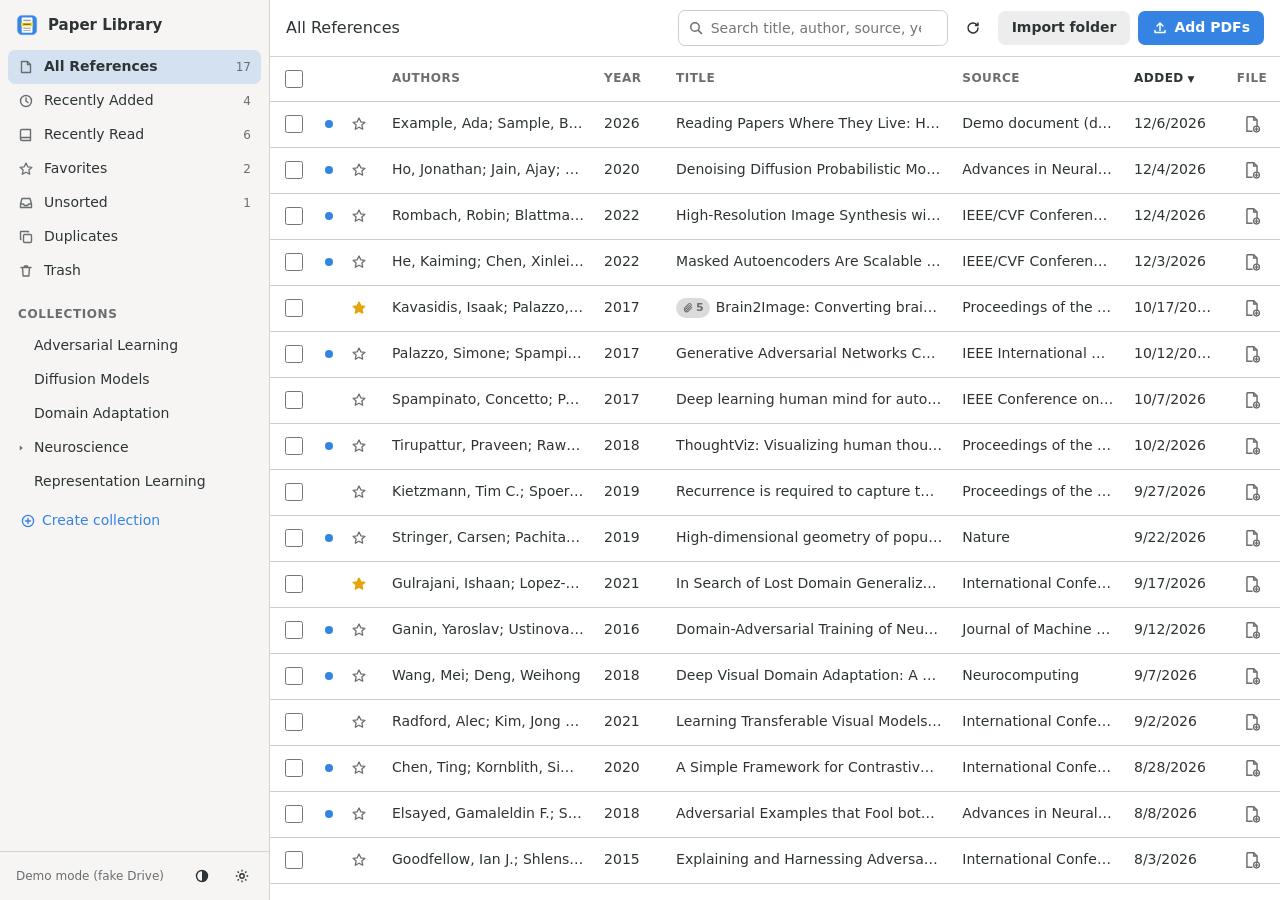
==== commit 2d473361: "v2.2.0: supplementary reading mode" ====
--- a/library.html
+++ b/library.html
@@ -32,6 +32,9 @@
     <symbol id="i-refresh" viewBox="0 0 16 16"><path fill="none" stroke="currentColor" stroke-width="1.5" stroke-linecap="round" stroke-linejoin="round" d="M13 8a5 5 0 1 1-1.5-3.6M13 3v2.5h-2.5"/></symbol>
     <symbol id="i-gear" viewBox="0 0 16 16"><circle cx="8" cy="8" r="2.2" fill="none" stroke="currentColor" stroke-width="1.4"/><path fill="none" stroke="currentColor" stroke-width="1.4" stroke-linejoin="round" d="M8 1.8v1.7M8 12.5v1.7M1.8 8h1.7M12.5 8h1.7M3.6 3.6l1.2 1.2M11.2 11.2l1.2 1.2M3.6 12.4l1.2-1.2M11.2 4.8l1.2-1.2"/></symbol>
     <symbol id="i-pdf" viewBox="0 0 16 16"><path fill="none" stroke="currentColor" stroke-width="1.3" stroke-linejoin="round" d="M3.5 1.5h6l3 3v6"/><path fill="none" stroke="currentColor" stroke-width="1.3" d="M9.5 1.5v3h3M3.5 1.5v13h5"/><circle cx="12" cy="12.5" r="2.6" fill="none" stroke="currentColor" stroke-width="1.2"/><path stroke="currentColor" stroke-width="1.2" stroke-linecap="round" d="M12 11.3v2.4M10.8 12.5h2.4"/></symbol>
+    <symbol id="i-clip" viewBox="0 0 16 16"><path fill="none" stroke="currentColor" stroke-width="1.4" stroke-linecap="round" stroke-linejoin="round" d="M13 7.5 8.2 12.3a3.2 3.2 0 0 1-4.5-4.5l5-5a2.1 2.1 0 0 1 3 3l-5 5a1 1 0 0 1-1.5-1.5L9.8 4.7"/></symbol>
+    <symbol id="i-split" viewBox="0 0 16 16"><rect x="1.5" y="2.5" width="13" height="11" rx="1.5" fill="none" stroke="currentColor" stroke-width="1.3"/><path stroke="currentColor" stroke-width="1.3" d="M8 2.5v11"/></symbol>
+    <symbol id="i-pencil" viewBox="0 0 16 16"><path fill="none" stroke="currentColor" stroke-width="1.3" stroke-linejoin="round" d="M10.5 2.5 13.5 5.5 6 13H3v-3z"/></symbol>
     <symbol id="i-more" viewBox="0 0 16 16"><circle cx="3.5" cy="8" r="1.2" fill="currentColor"/><circle cx="8" cy="8" r="1.2" fill="currentColor"/><circle cx="12.5" cy="8" r="1.2" fill="currentColor"/></symbol>
     <symbol id="i-close" viewBox="0 0 16 16"><path stroke="currentColor" stroke-width="1.6" stroke-linecap="round" d="m4 4 8 8M12 4l-8 8"/></symbol>
     <symbol id="i-check" viewBox="0 0 16 16"><path fill="none" stroke="currentColor" stroke-width="1.8" stroke-linecap="round" stroke-linejoin="round" d="m3 8.5 3.2 3L13 4.5"/></symbol>
@@ -68,11 +71,12 @@
     <main id="libMain">
       <header class="lib-head">
         <div id="crumbs" class="crumbs"></div>
+        <button id="btnEmptyTrash" class="btn danger-text" hidden title="Delete every paper in Trash for good">Empty Trash</button>
         <div class="lib-search">
           <svg><use href="#i-search"/></svg>
           <input id="search" type="search" placeholder="Search title, author, source, year…" autocomplete="off">
         </div>
-        <button id="btnRefresh" class="tb-btn" title="Reload from Drive"><svg><use href="#i-refresh"/></svg></button>
+        <button data-cloud id="btnRefresh" class="tb-btn" title="Reload from Drive"><svg><use href="#i-refresh"/></svg></button>
         <button id="btnImportFolder" class="btn" title="Upload a whole folder from your computer; its subfolders become collections">Import folder</button>
         <button id="btnAdd" class="btn primary"><svg><use href="#i-upload"/></svg>Add PDFs</button>
         <input id="fileInput" type="file" accept="application/pdf,.pdf" multiple hidden>
@@ -87,6 +91,7 @@
         <button class="btn" data-bulk="lookup">Look up details</button>
         <button class="btn" data-bulk="trash">Move to Trash</button>
         <button class="btn" data-bulk="restore">Restore</button>
+        <button class="btn danger-text" data-bulk="purge">Delete forever</button>
         <span class="grow"></span>
         <button class="tb-btn" data-bulk="clear" title="Clear selection"><svg><use href="#i-close"/></svg></button>
       </div>
@@ -120,6 +125,11 @@
         <button id="detClose" class="tb-btn" title="Close"><svg><use href="#i-close"/></svg></button>
       </div>
       <div class="det-body">
+        <div class="det-colls">
+          <div class="small muted">In collections</div>
+          <div id="dColls" class="chips"></div>
+          <div id="dCollsHint" class="small muted" hidden></div>
+        </div>
         <label>Title<textarea id="dTitle" rows="3"></textarea></label>
         <label>Authors <span class="hint">one per line, “Last, First”</span><textarea id="dAuthors" rows="4"></textarea></label>
         <div class="det-row">
@@ -137,11 +147,22 @@
         <div class="det-file">
           <div class="small muted">File</div>
           <div id="dFile" class="fname"></div>
-          <div id="dColls" class="chips"></div>
           <div class="det-actions">
             <button id="dOpen" class="btn primary">Open &amp; highlight</button>
-            <button id="dDrive" class="btn">Show in Drive</button>
+            <button data-cloud id="dDrive" class="btn">Show in Drive</button>
+            <button id="dExport" class="btn" title="Download this paper's highlights and notes as a Markdown file">Export highlights</button>
           </div>
+        </div>
+        <hr>
+        <div id="dSupp" class="det-supp">
+          <div class="det-supp-head">
+            <span class="small muted">Supplementary files</span>
+            <button id="dSuppAdd" class="link-btn" title="Add figures, data tables, methods, videos… that belong to this paper">+ Add files</button>
+          </div>
+          <ul id="dSuppList" class="supp-list"></ul>
+          <div id="dSuppNote" class="small muted"></div>
+          <button id="dSuppOpen" class="btn primary" hidden><svg><use href="#i-split"/></svg><span></span></button>
+          <input id="dSuppInput" type="file" multiple hidden>
         </div>
       </div>
     </aside>
@@ -183,6 +204,14 @@
       <img src="icons/icon48.png" alt="" width="32" height="32">
       <h1>Paper Library</h1>
     </header>
+    <section id="cloudCard" class="card">
+      <h2>Where should your library live?</h2>
+      <div class="cloud-pick" role="radiogroup" aria-label="Cloud storage">
+        <button type="button" class="cloud-opt" data-provider="gdrive" role="radio"><b>Google Drive</b><span>Personal or Google Workspace account</span></button>
+        <button type="button" class="cloud-opt" data-provider="onedrive" role="radio"><b>OneDrive</b><span>Personal, work or school Microsoft account</span></button>
+      </div>
+      <p class="muted small">Each cloud keeps its own library, client ID and sign-in. You can switch any time in Settings; nothing is copied or deleted.</p>
+    </section>
     <section id="setupCard" class="card" hidden>
       <h2>One-time setup: connect to Google Drive</h2>
       <p>The extension needs its own Google “OAuth client” so it may read and update your Drive PDFs.
@@ -200,11 +229,33 @@
         <button id="saveClientId" class="btn primary">Save</button>
       </div>
     </section>
+    <section id="msSetupCard" class="card" hidden>
+      <h2>One-time setup: connect to OneDrive</h2>
+      <p>The extension needs its own Microsoft “app registration” so it may read and update your OneDrive PDFs.
+         It's free and takes about 5 minutes. Step-by-step guide with troubleshooting:
+         <a href="https://github.com/prajwalsingh/paper-library/blob/main/docs/SETUP-ONEDRIVE.md" target="_blank">docs/SETUP-ONEDRIVE.md</a>.</p>
+      <ol>
+        <li>Open <a href="https://entra.microsoft.com/#view/Microsoft_AAD_RegisteredApps/ApplicationsListBlade" target="_blank">Microsoft Entra → App registrations</a> and click <b>New registration</b>.</li>
+        <li>Name: <i>Paper Library</i>. Supported account types: <b>Accounts in any organizational directory and personal Microsoft accounts</b>.</li>
+        <li>Redirect URI: choose the platform <b>Single-page application (SPA)</b> and enter:
+          <div class="copy-row"><code id="msRedirectUri"></code><button class="btn" data-copy="msRedirectUri">Copy</button></div>
+        </li>
+        <li>Click <b>Register</b>, then copy the <b>Application (client) ID</b> from the Overview page and paste it here.
+            No client secret is needed; you approve OneDrive access when you sign in.</li>
+      </ol>
+      <div class="input-row">
+        <input id="msClientIdInput" type="text" placeholder="00000000-0000-0000-0000-000000000000">
+        <button id="saveMsClientId" class="btn primary">Save</button>
+      </div>
+    </section>
     <section id="signinCard" class="card" hidden>
       <h2>Sign in</h2>
-      <p>Sign in with the Google account whose Drive should hold your library. A folder called
+      <p id="signinText">Sign in with the Google account whose Drive should hold your library. A folder called
          <b>Paper Library</b> is created there on first use.</p>
-      <button id="signinBtn" class="btn primary">Sign in with Google</button>
+      <div class="det-actions">
+        <button id="signinBtn" class="btn primary">Sign in with Google</button>
+        <button id="changeClientId" class="btn">Use a different client ID</button>
+      </div>
       <p id="signinError" class="error"></p>
     </section>
   </div>
--- a/viewer.css
+++ b/viewer.css
@@ -362,3 +362,8 @@
   #sidebar { z-index: 10; box-shadow: var(--pop-shadow); }
   #btnBack, #btnUndo, #btnRedo, .page-nav span { display: none; }
 }
+/* Very narrow: a supplementary PDF in the side panel of the supplementary reading page. */
+@media (max-width: 520px) {
+  .toolbar { gap: 4px; padding: 0 4px; }
+  #btnPrev, #btnNext, #btnZoomOut, #saveText { display: none; }
+}
--- a/library.css
+++ b/library.css
@@ -31,6 +31,10 @@
 .tree .label { flex: 1; min-width: 0; overflow: hidden; text-overflow: ellipsis; }
 .tree .more { width: 24px; height: 24px; min-width: 0; padding: 0; opacity: 0; }
 .tree .node:hover .more, .tree .node.active .more { opacity: 1; }
+/* Collections of the paper open in the details panel */
+.tree .node.in-sel, .nav-list li.in-sel { box-shadow: inset 3px 0 0 var(--accent); }
+.tree .node.in-sel .label, .nav-list li.in-sel { color: var(--accent); font-weight: 600; }
+.tree .node.sel-inside { box-shadow: inset 3px 0 0 color-mix(in srgb, var(--accent) 45%, transparent); }
 .tree .node.drop-hover, .nav-list li.drop-hover { outline: 2px dashed var(--accent); outline-offset: -2px; }
 .link-btn {
   display: inline-flex; align-items: center; gap: 6px; margin: 8px 6px; padding: 4px 6px;
@@ -135,7 +139,37 @@
 .chips { display: flex; flex-wrap: wrap; gap: 6px; margin-bottom: 10px; }
 .chip { display: inline-flex; align-items: center; gap: 4px; padding: 2px 10px; border-radius: 999px; background: var(--btn-active); font-size: 12px; }
 .chip.shortcut { background: transparent; box-shadow: inset 0 0 0 1px var(--border); }
+button.chip { border: none; color: var(--fg); font: inherit; font-size: 12px; cursor: pointer; }
+button.chip:hover { background: color-mix(in srgb, var(--accent) 22%, transparent); }
+.chip svg { width: 13px; height: 13px; flex: none; color: var(--accent); }
+.chip.muted-chip { color: var(--muted); }
+.det-colls .chips { margin: 4px 0 0; }
+.det-colls #dCollsHint { margin-top: 4px; }
 .small { font-size: 12px; }
+
+/* Supplementary files (details panel) and the 📎 badge in the table */
+.det-supp { display: flex; flex-direction: column; gap: 6px; border-radius: 8px; }
+.det-supp.drop-hover { outline: 2px dashed var(--accent); outline-offset: 4px; }
+.det-supp-head { display: flex; align-items: center; justify-content: space-between; }
+.supp-list { list-style: none; margin: 0; padding: 0; display: flex; flex-direction: column; gap: 2px; }
+.supp-list li { display: flex; align-items: center; gap: 6px; padding: 3px 4px; border-radius: 6px; font-size: 13px; }
+.supp-list li:hover { background: var(--btn-hover); }
+.supp-list .s-kind { flex: none; width: 34px; font-size: 10px; font-weight: 700; text-align: center; color: var(--muted); border: 1px solid var(--border); border-radius: 4px; padding: 1px 0; text-transform: uppercase; }
+.supp-list .s-name { flex: 1; min-width: 0; overflow: hidden; text-overflow: ellipsis; white-space: nowrap; cursor: pointer; }
+.supp-list .s-name:hover { color: var(--accent); text-decoration: underline; }
+.supp-list .s-size { flex: none; color: var(--muted); font-size: 11px; }
+.supp-list .tb-btn { width: 24px; height: 24px; min-width: 0; padding: 0; opacity: 0; }
+.supp-list li:hover .tb-btn, .supp-list .tb-btn:focus-visible { opacity: 1; }
+.supp-list .tb-btn svg { width: 13px; height: 13px; }
+.supp-list li.uploading { color: var(--muted); font-style: italic; }
+#dSuppOpen { align-self: flex-start; display: inline-flex; align-items: center; gap: 6px; }
+#dSuppOpen svg { width: 16px; height: 16px; }
+.supp-badge {
+  display: inline-flex; align-items: center; gap: 2px; margin-right: 6px; padding: 0 6px; height: 20px; vertical-align: middle;
+  border: none; border-radius: 999px; background: var(--btn-active); color: var(--muted); font: inherit; font-size: 11px; font-weight: 600; cursor: pointer;
+}
+.supp-badge:hover { background: color-mix(in srgb, var(--accent) 22%, transparent); color: var(--fg); }
+.supp-badge svg { width: 12px; height: 12px; }
 .grow { flex: 1; }
 
 /* ---------- Background tasks ---------- */
@@ -179,3 +213,15 @@
   .c-authors, .c-added { display: none; }
   .lib-search input { width: 180px; }
 }
+
+/* Choosing the cloud (home screen) */
+.cloud-pick { display: grid; grid-template-columns: repeat(auto-fit, minmax(200px, 1fr)); gap: 10px; margin: 10px 0 6px; }
+.cloud-opt {
+  display: flex; flex-direction: column; align-items: flex-start; gap: 2px; padding: 12px 14px; text-align: left;
+  border: 1.5px solid var(--border, #8884); border-radius: 10px; background: var(--bg); color: inherit; cursor: pointer; font: inherit;
+}
+.cloud-opt b { font-size: 15px; }
+.cloud-opt span { font-size: 12px; opacity: .75; }
+.cloud-opt:hover { border-color: var(--accent); }
+.cloud-opt.chosen { border-color: var(--accent); background: color-mix(in srgb, var(--accent) 14%, var(--bg)); }
+.cloud-opt.chosen b::after { content: ' ✓'; color: var(--accent); }
